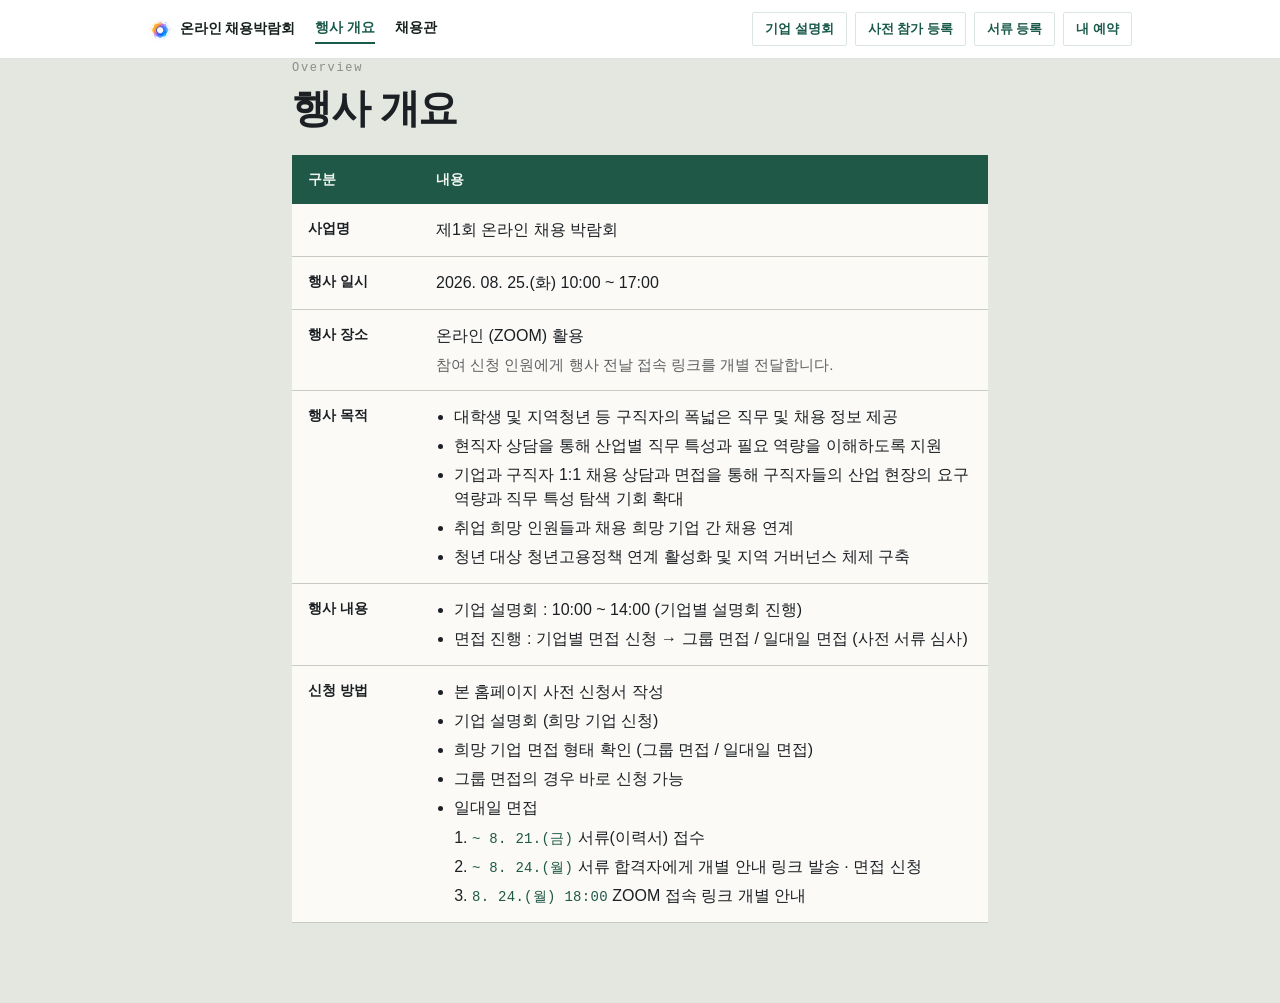
==== src/main/resources/static/about.html @ 63be1d74 "홈페이지 구성안대로 상단 메뉴와 페이지 셋을 세운다 구성안(제1회 온라인 채용 박람회)이 요구하는 뼈대를 맞춘다. 메뉴는 모든 페이지에 같은 줄이 서고, 그 아래로 행사 개요 · " ====
<!doctype html>
<html lang="ko">
<head>
<meta charset="utf-8">
<meta name="viewport" content="width=device-width, initial-scale=1">
<title>행사 개요 · 온라인 채용박람회</title>
<meta name="description" content="제1회 온라인 채용박람회 행사 개요 — 2026년 8월 25일(화) 10:00~17:00, ZOOM으로 진행. 대학생·졸업생 대상, 참가비 무료.">
<link rel="icon" href="favicon.svg" type="image/svg+xml">
<link rel="stylesheet" href="nav.css">
<link rel="stylesheet" href="app.css">
<style>
/* 구성안의 '구분 / 내용' 표. 값이 여러 줄인 칸이 많아 표를 두 열로만 두고
   내용은 왼쪽 정렬한다 — 가운데로 모으면 항목이 길어질수록 읽는 눈이 흔들린다. */
.spec { width: 100%; border-collapse: collapse; margin: 1.5rem 0 0; }
.spec th, .spec td { border-bottom: 1px solid var(--rail); padding: .875rem 1rem; text-align: left; vertical-align: top; }
.spec thead th { background: var(--pine); color: var(--on-pine); border-bottom: 0; font-size: .875rem; }
.spec tbody th { width: 8rem; font-size: .875rem; font-weight: 800; white-space: nowrap; background: var(--paper); }
.spec td { background: var(--paper); }
.spec ul { margin: 0; padding-left: 1.125rem; }
.spec li { margin: 0 0 .3125rem; }
.spec li:last-child { margin-bottom: 0; }
.spec .sub { display: block; margin-top: .375rem; color: var(--ink-70); font-size: .9375rem; }

@media (max-width: 34rem) {
	.spec tbody th, .spec td { display: block; width: auto; }
	.spec tbody th { border-bottom: 0; padding-bottom: 0; }
}

.flow { margin: .375rem 0 0; padding-left: 1.125rem; }
.flow li { margin: 0 0 .3125rem; }
.flow .when { font-family: var(--mono); font-size: .875rem; color: var(--pine); }
</style>
</head>
<body>
<header id="sitenav"></header>
<div class="wrap">

	<p class="eyebrow">Overview</p>
	<h1>행사 개요</h1>

	<table class="spec">
		<thead>
			<tr><th scope="col">구분</th><th scope="col">내용</th></tr>
		</thead>
		<tbody>
			<tr>
				<th scope="row">사업명</th>
				<td>제1회 온라인 채용 박람회</td>
			</tr>
			<tr>
				<th scope="row">행사 일시</th>
				<td>2026. 08. 25.(화) 10:00 ~ 17:00</td>
			</tr>
			<tr>
				<th scope="row">행사 장소</th>
				<td>온라인 (ZOOM) 활용
					<span class="sub">참여 신청 인원에게 행사 전날 접속 링크를 개별 전달합니다.</span></td>
			</tr>
			<tr>
				<th scope="row">행사 목적</th>
				<td>
					<ul>
						<li>대학생 및 지역청년 등 구직자의 폭넓은 직무 및 채용 정보 제공</li>
						<li>현직자 상담을 통해 산업별 직무 특성과 필요 역량을 이해하도록 지원</li>
						<li>기업과 구직자 1:1 채용 상담과 면접을 통해 구직자들의 산업 현장의 요구 역량과 직무 특성 탐색 기회 확대</li>
						<li>취업 희망 인원들과 채용 희망 기업 간 채용 연계</li>
						<li>청년 대상 청년고용정책 연계 활성화 및 지역 거버넌스 체제 구축</li>
					</ul>
				</td>
			</tr>
			<tr>
				<th scope="row">행사 내용</th>
				<td>
					<ul>
						<li>기업 설명회 : 10:00 ~ 14:00 (기업별 설명회 진행)</li>
						<li>면접 진행 : 기업별 면접 신청 → 그룹 면접 / 일대일 면접 (사전 서류 심사)</li>
					</ul>
				</td>
			</tr>
			<tr>
				<th scope="row">신청 방법</th>
				<td>
					<ul>
						<li>본 홈페이지 사전 신청서 작성</li>
						<li>기업 설명회 (희망 기업 신청)</li>
						<li>희망 기업 면접 형태 확인 (그룹 면접 / 일대일 면접)</li>
						<li>그룹 면접의 경우 바로 신청 가능</li>
						<li>일대일 면접
							<!-- 날짜는 배포된 포스터를 따른다. 인쇄물이 이미 학생 손에 있으므로
							     화면이 다른 날짜를 말하면 어느 쪽을 믿어야 할지 알 수 없다. -->
							<ol class="flow">
								<li><span class="when">~ 8. 21.(금)</span> 서류(이력서) 접수</li>
								<li><span class="when">~ 8. 24.(월)</span> 서류 합격자에게 개별 안내 링크 발송 · 면접 신청</li>
								<li><span class="when">8. 24.(월) 18:00</span> ZOOM 접속 링크 개별 안내</li>
							</ol>
						</li>
					</ul>
				</td>
			</tr>
		</tbody>
	</table>

</div>

<script src="app.js"></script>
<script>
renderNav('about');
</script>
</body>
</html>
---- src/main/resources/static/nav.css ----
/* 모든 공개 페이지가 함께 쓰는 상단 메뉴.
 *
 * app.css가 아니라 따로 두는 이유: 안내 페이지(index.html)는 포스터 정체성 때문에 자기
 * 토큰과 색을 따로 갖고 있어서 app.css를 통째로 물려받으면 배경·글꼴이 어긋난다.
 * 메뉴만 떼어 놓으면 그 한 페이지도 같은 줄을 쓸 수 있다.
 *
 * 마크업은 app.js의 renderNav가 만든다 — 여섯 페이지에 같은 줄을 복사해 두면
 * 메뉴 하나 바꿀 때마다 여섯 곳을 고쳐야 하고, 언젠가 한 곳을 빠뜨린다.
 */

.sitenav {
	background: #FFFFFF;
	border-bottom: 1px solid #DCE6E1;
	font-family: -apple-system, BlinkMacSystemFont, Pretendard, "Apple SD Gothic Neo",
		"Malgun Gothic", "Noto Sans KR", sans-serif;
}

.sitenav-in {
	max-width: 64rem;
	margin: 0 auto;
	padding: .75rem 1.25rem;
	display: flex;
	align-items: center;
	gap: .75rem 1.25rem;
	flex-wrap: wrap;
}

.sitenav-home {
	display: flex;
	align-items: center;
	gap: .5rem;
	text-decoration: none;
	color: #16201C;
	font-weight: 800;
	font-size: .875rem;
	letter-spacing: -.01em;
	white-space: nowrap;
}
.sitenav-home img { width: 1.5rem; height: 1.5rem; }

.sitenav-links { display: flex; align-items: center; gap: 1.25rem; flex-wrap: wrap; }

.sitenav-links a {
	text-decoration: none;
	color: #16201C;
	font-size: .875rem;
	font-weight: 700;
	white-space: nowrap;
	padding: .25rem 0;
	border-bottom: 2px solid transparent;
}
.sitenav-links a:hover { border-color: #2A7A66; }
.sitenav-links a[aria-current] { color: #1A5A4A; border-color: #1A5A4A; }

/* 신청으로 이어지는 셋은 테두리를 둘러 구분한다 — 구성안이 그렇게 나눠 두었고,
   읽기만 하는 메뉴와 무언가를 내는 메뉴는 성격이 다르다. */
.sitenav-acts { display: flex; align-items: center; gap: .5rem; flex-wrap: wrap; margin-left: auto; }

.sitenav-acts a {
	text-decoration: none;
	font-size: .8125rem;
	font-weight: 700;
	white-space: nowrap;
	padding: .375rem .75rem;
	border: 1px solid #DCE6E1;
	border-radius: 2px;
	color: #1A5A4A;
}
.sitenav-acts a:hover { border-color: #2A7A66; background: #E9F3EF; }
.sitenav-acts a[aria-current] { background: #1A5A4A; border-color: #1A5A4A; color: #FFFFFF; }

/* 내 예약은 신청이 아니라 확인이다. 셋과 같은 무게로 두면 처음 온 사람이 여기부터 누른다. */
.sitenav-mine { font-size: .8125rem; color: #66746E; text-decoration: none; white-space: nowrap; }
.sitenav-mine:hover { color: #1A5A4A; }

@media (max-width: 46rem) {
	.sitenav-in { gap: .5rem .875rem; padding: .625rem 1.25rem; }
	.sitenav-acts { margin-left: 0; width: 100%; }
	.sitenav-links { gap: .875rem; }
}
---- src/main/resources/static/app.css ----
/* coach2 — 취업박람회 부스 예약
 *
 * 시그니처는 '시간 레일'이다. 하루를 세로 눈금으로 그리고, 예약 가능한 시간은
 * 채워진 블록으로, 마감된 시간은 빈 칸으로 남긴다. 남은 자리가 줄어드는 것이
 * 장식이 아니라 실제 여백으로 보이게 하는 것이 목적이다.
 *
 * 한국어 시스템 세리프는 기기마다 렌더링이 들쭉날쭉해서 디스플레이 세리프를 쓰지 않는다.
 * 대신 시각 눈금을 모노스페이스 tabular로 잡아 계기(計器)의 성격을 만들고,
 * 본문은 시스템 한글 산세리프의 굵은 웨이트로 밀도를 준다. 웹폰트 다운로드는 없다.
 */

:root {
	--ink: #1C2024;
	--ink-70: rgba(28, 32, 36, .70);
	--ink-45: rgba(28, 32, 36, .45);
	--ink-25: rgba(28, 32, 36, .25);
	--field: #E4E7DF;
	--paper: #FBFAF7;
	--rail: #C7CBC1;
	--pine: #1F5847;
	--pine-deep: #163F33;
	--on-pine: #F1F5F0;
	--brick: #8C3A2B;

	--mono: ui-monospace, "SF Mono", Menlo, Consolas, "Cascadia Mono", monospace;
	--sans: -apple-system, BlinkMacSystemFont, "Apple SD Gothic Neo", Pretendard,
		"Malgun Gothic", "Noto Sans KR", sans-serif;

	--gutter: 3.25rem;
}

*, *::before, *::after { box-sizing: border-box; }

body {
	margin: 0;
	background: var(--field);
	color: var(--ink);
	font-family: var(--sans);
	font-size: 16px;
	line-height: 1.5;
	-webkit-text-size-adjust: 100%;
}

:focus-visible {
	outline: 2px solid var(--pine);
	outline-offset: 2px;
}

@media (prefers-reduced-motion: reduce) {
	*, *::before, *::after { animation: none !important; transition: none !important; }
}

.wrap {
	max-width: 46rem;
	margin: 0 auto;
	padding: 0 1.25rem 5rem;
}

/* ── 상단 바 ───────────────────────────────────────────── */

.topbar {
	display: flex;
	align-items: baseline;
	gap: 1rem;
	padding: 1.25rem 0 1.75rem;
	border-bottom: 1px solid var(--rail);
	margin-bottom: 2rem;
}

.mark {
	font-size: .8125rem;
	font-weight: 700;
	letter-spacing: .16em;
	margin: 0;
}

.topbar nav {
	margin-left: auto;
	display: flex;
	gap: 1rem;
	font-size: .875rem;
}

.topbar a { color: var(--ink-70); text-decoration: none; }
.topbar a:hover, .topbar a[aria-current] { color: var(--ink); text-decoration: underline; }

/* ── 제목 / 라벨 ───────────────────────────────────────── */

.eyebrow {
	font-family: var(--mono);
	font-size: .75rem;
	letter-spacing: .14em;
	color: var(--ink-45);
	margin: 0 0 .5rem;
}

h1 {
	font-size: clamp(1.75rem, 7vw, 2.5rem);
	font-weight: 800;
	letter-spacing: -.03em;
	line-height: 1.15;
	margin: 0 0 .5rem;
}

h2 {
	font-size: 1.0625rem;
	font-weight: 700;
	letter-spacing: -.01em;
	margin: 2.5rem 0 .875rem;
}

.lede { color: var(--ink-70); margin: 0 0 2rem; max-width: 34rem; }

/* ── 부스 선택 ─────────────────────────────────────────── */

.booth-grid {
	display: grid;
	grid-template-columns: repeat(auto-fill, minmax(13rem, 1fr));
	gap: .75rem;
	list-style: none;
	padding: 0;
	margin: 0;
}

.booth-card {
	display: block;
	width: 100%;
	text-align: left;
	background: var(--paper);
	border: 1px solid var(--rail);
	border-radius: 2px;
	padding: 1rem;
	font: inherit;
	color: inherit;
	cursor: pointer;
	transition: border-color .12s, box-shadow .12s;
}

.booth-card:hover { border-color: var(--ink-45); }

.booth-card[aria-pressed="true"] {
	border-color: var(--pine);
	box-shadow: inset 0 0 0 1px var(--pine);
}

.booth-company { font-weight: 700; letter-spacing: -.01em; }
.booth-note { font-size: .8125rem; color: var(--ink-70); margin-top: .125rem; }

.booth-meta {
	font-family: var(--mono);
	font-size: .75rem;
	color: var(--ink-45);
	margin-top: .625rem;
	letter-spacing: .02em;
}

/* 이미 잡은 부스. 카드를 죽이지 않고 표시만 바꾼다 — 눌러서 자기 예약을 확인할 수 있어야 한다. */
.booth-meta--booked { color: var(--pine); font-weight: 700; }

/* ── 날짜 이동 (관리자) ────────────────────────────────── */

.datebar {
	display: flex;
	align-items: center;
	gap: .75rem;
	margin: 2.5rem 0 0;
	padding-bottom: .75rem;
}

.datebar h2 { margin: 0; font-size: 1.25rem; letter-spacing: -.02em; }

.step {
	width: 2.25rem;
	height: 2.25rem;
	flex: none;
	background: transparent;
	border: 1px solid var(--rail);
	border-radius: 2px;
	color: var(--ink);
	font-size: 1rem;
	line-height: 1;
	cursor: pointer;
}
.step:hover:not(:disabled) { border-color: var(--ink-45); }
.step:disabled { opacity: .35; cursor: default; }
.datebar .step:last-of-type { margin-left: auto; }

/* ── 시간 레일 (시그니처) ──────────────────────────────── */

.rail {
	list-style: none;
	margin: 0;
	padding: 0;
	border-top: 1px solid var(--ink-25);
}

.band {
	display: grid;
	grid-template-columns: var(--gutter) 1fr;
	align-items: stretch;
	min-height: 3.5rem;
	border-bottom: 1px solid var(--rail);
}

/* 시각 눈금 — 밴드 상단 괘선에 맞춰 위쪽 정렬. 자 눈금처럼 읽히게 한다. */
.band .hour {
	font-family: var(--mono);
	font-size: .8125rem;
	font-variant-numeric: tabular-nums;
	color: var(--ink-45);
	padding: .5rem .75rem 0 0;
	text-align: right;
	letter-spacing: .02em;
}

.slot {
	display: flex;
	align-items: center;
	gap: .75rem;
	width: 100%;
	margin: .375rem 0;
	padding: .75rem 1rem;
	border: 0;
	border-radius: 2px;
	background: var(--pine);
	color: var(--on-pine);
	font: inherit;
	font-weight: 600;
	letter-spacing: -.01em;
	text-align: left;
	cursor: pointer;
	transition: background .12s, transform .12s;
}

.slot:hover { background: var(--pine-deep); }
.slot:active { transform: translateY(1px); }

.slot .t { font-family: var(--mono); font-variant-numeric: tabular-nums; }
.slot .dur { margin-left: auto; font-family: var(--mono); font-size: .75rem; opacity: .7; }

/* 마감·지난 시간은 채우지 않는다. 빈 칸 자체가 정보다. */
.band--gone {
	display: grid;
	grid-template-columns: var(--gutter) 1fr;
	align-items: center;
}

.gone {
	display: flex;
	align-items: center;
	gap: .75rem;
	padding: .75rem 0;
	color: var(--ink-25);
	font-size: .875rem;
}

.gone .t {
	font-family: var(--mono);
	font-variant-numeric: tabular-nums;
	text-decoration: line-through;
	text-decoration-thickness: 1px;
}

/* ── 담당자 화면: 예약된 칸 ────────────────────────────── */

/* 방문자 화면과 색의 의미가 뒤집힌다. 거기선 '채워짐 = 예약 가능'이지만
   담당자에게는 '채워짐 = 사람이 온다'가 자연스럽다. 그래서 버튼이 아니라
   카드로 그려 누를 수 있는 것처럼 보이지 않게 한다. */
.booked {
	display: flex;
	align-items: baseline;
	gap: .75rem;
	flex-wrap: wrap;
	margin: .375rem 0;
	padding: .75rem 1rem;
	border-radius: 2px;
	background: var(--pine);
	color: var(--on-pine);
}

.booked--done { background: var(--ink-25); }

.booked-time {
	font-family: var(--mono);
	font-variant-numeric: tabular-nums;
	font-weight: 600;
}

.booked-who { font-weight: 700; letter-spacing: -.01em; }

.booked-tel {
	margin-left: auto;
	font-family: var(--mono);
	font-size: .8125rem;
	color: inherit;
	opacity: .85;
}

/* ── 담당자 링크 (관리자) ──────────────────────────────── */

.staff-link {
	display: flex;
	align-items: center;
	gap: .5rem;
	margin-top: .375rem;
}

.staff-link input {
	font-family: var(--mono);
	font-size: .75rem;
	padding: .3125rem .5rem;
	background: var(--field);
}

/* ── 상태 메시지 ───────────────────────────────────────── */

.empty {
	padding: 2.5rem 0;
	color: var(--ink-45);
	font-size: .9375rem;
}

.error {
	border-left: 3px solid var(--brick);
	background: var(--paper);
	padding: .75rem 1rem;
	margin: 1rem 0;
	font-size: .9375rem;
}

/* ── 예약 시트 ─────────────────────────────────────────── */

dialog {
	width: min(26rem, calc(100vw - 2rem));
	border: 1px solid var(--ink-25);
	border-radius: 2px;
	background: var(--paper);
	color: var(--ink);
	padding: 1.5rem;
}

dialog::backdrop { background: rgba(28, 32, 36, .45); }

dialog h2 { margin: 0 0 .25rem; font-size: 1.25rem; letter-spacing: -.02em; }

.when {
	font-family: var(--mono);
	font-size: .875rem;
	color: var(--ink-70);
	margin: 0 0 1.25rem;
	letter-spacing: .02em;
}

label { display: block; margin-bottom: 1rem; }
label span { display: block; font-size: .8125rem; font-weight: 600; margin-bottom: .375rem; }

input, select {
	width: 100%;
	padding: .625rem .75rem;
	border: 1px solid var(--rail);
	border-radius: 2px;
	background: #fff;
	color: var(--ink);
	font: inherit;
}
input:focus, select:focus { border-color: var(--pine); }

.actions { display: flex; gap: .625rem; margin-top: 1.5rem; }

.btn {
	flex: 1;
	padding: .75rem 1rem;
	border: 1px solid var(--pine);
	border-radius: 2px;
	background: var(--pine);
	color: var(--on-pine);
	font: inherit;
	font-weight: 700;
	cursor: pointer;
}
.btn:hover { background: var(--pine-deep); }
.btn[disabled] { opacity: .5; cursor: default; }

.btn--ghost { background: transparent; color: var(--ink-70); border-color: var(--rail); }
.btn--ghost:hover { background: transparent; border-color: var(--ink-45); color: var(--ink); }

.btn--danger { background: transparent; color: var(--brick); border-color: var(--brick); }
.btn--danger:hover { background: var(--brick); color: var(--paper); }

/* ── 예약 표 (내 예약 / 관리자) ────────────────────────── */

.stub {
	display: grid;
	grid-template-columns: auto 1fr;
	gap: 0 1.25rem;
	background: var(--paper);
	border: 1px solid var(--rail);
	border-left: 3px solid var(--pine);
	border-radius: 2px;
	padding: 1rem 1.25rem;
	margin-bottom: .75rem;
}

.stub--off { border-left-color: var(--ink-25); opacity: .6; }

.stub-time {
	font-family: var(--mono);
	font-size: 1.125rem;
	font-variant-numeric: tabular-nums;
	letter-spacing: -.01em;
	align-self: center;
}

.stub-body { min-width: 0; }
.stub-who { font-weight: 700; letter-spacing: -.01em; }
.stub-meta { font-size: .8125rem; color: var(--ink-70); margin-top: .125rem; }
.stub-actions { grid-column: 1 / -1; margin-top: .875rem; }
.stub-actions .btn { flex: none; padding: .5rem .875rem; font-size: .875rem; }

/* 확인 번호는 잃어버리면 예약에 다시 접근할 수 없다. 표(票)처럼 눈에 띄게 다룬다. */
.ticket {
	background: var(--paper);
	border: 1px dashed var(--ink-45);
	border-radius: 2px;
	padding: 1.25rem;
	margin: 1.25rem 0;
}

/* ── 관리자 ────────────────────────────────────────────── */

.gate { max-width: 24rem; margin: 4rem auto; }

/* 표가 좁은 화면을 밀어내지 않게 자기 안에서 스크롤시킨다. .num이 nowrap이라
   운영진이 휴대폰으로 현황을 볼 때 페이지 전체가 가로로 밀린다. */
.admin-wrap { overflow-x: auto; }

.admin-table { width: 100%; border-collapse: collapse; font-size: .875rem; }
.admin-table th {
	text-align: left;
	font-family: var(--mono);
	font-size: .6875rem;
	letter-spacing: .12em;
	color: var(--ink-45);
	font-weight: 400;
	padding: 0 .75rem .5rem 0;
	border-bottom: 1px solid var(--ink-25);
}
.admin-table td { padding: .75rem .75rem .75rem 0; border-bottom: 1px solid var(--rail); vertical-align: top; }
.admin-table .num { font-family: var(--mono); font-variant-numeric: tabular-nums; white-space: nowrap; }

.row { display: grid; grid-template-columns: 1fr 1fr; gap: .75rem; }

@media (max-width: 30rem) {
	.row { grid-template-columns: 1fr; }
	:root { --gutter: 2.5rem; }
	.admin-table { font-size: .8125rem; }
}
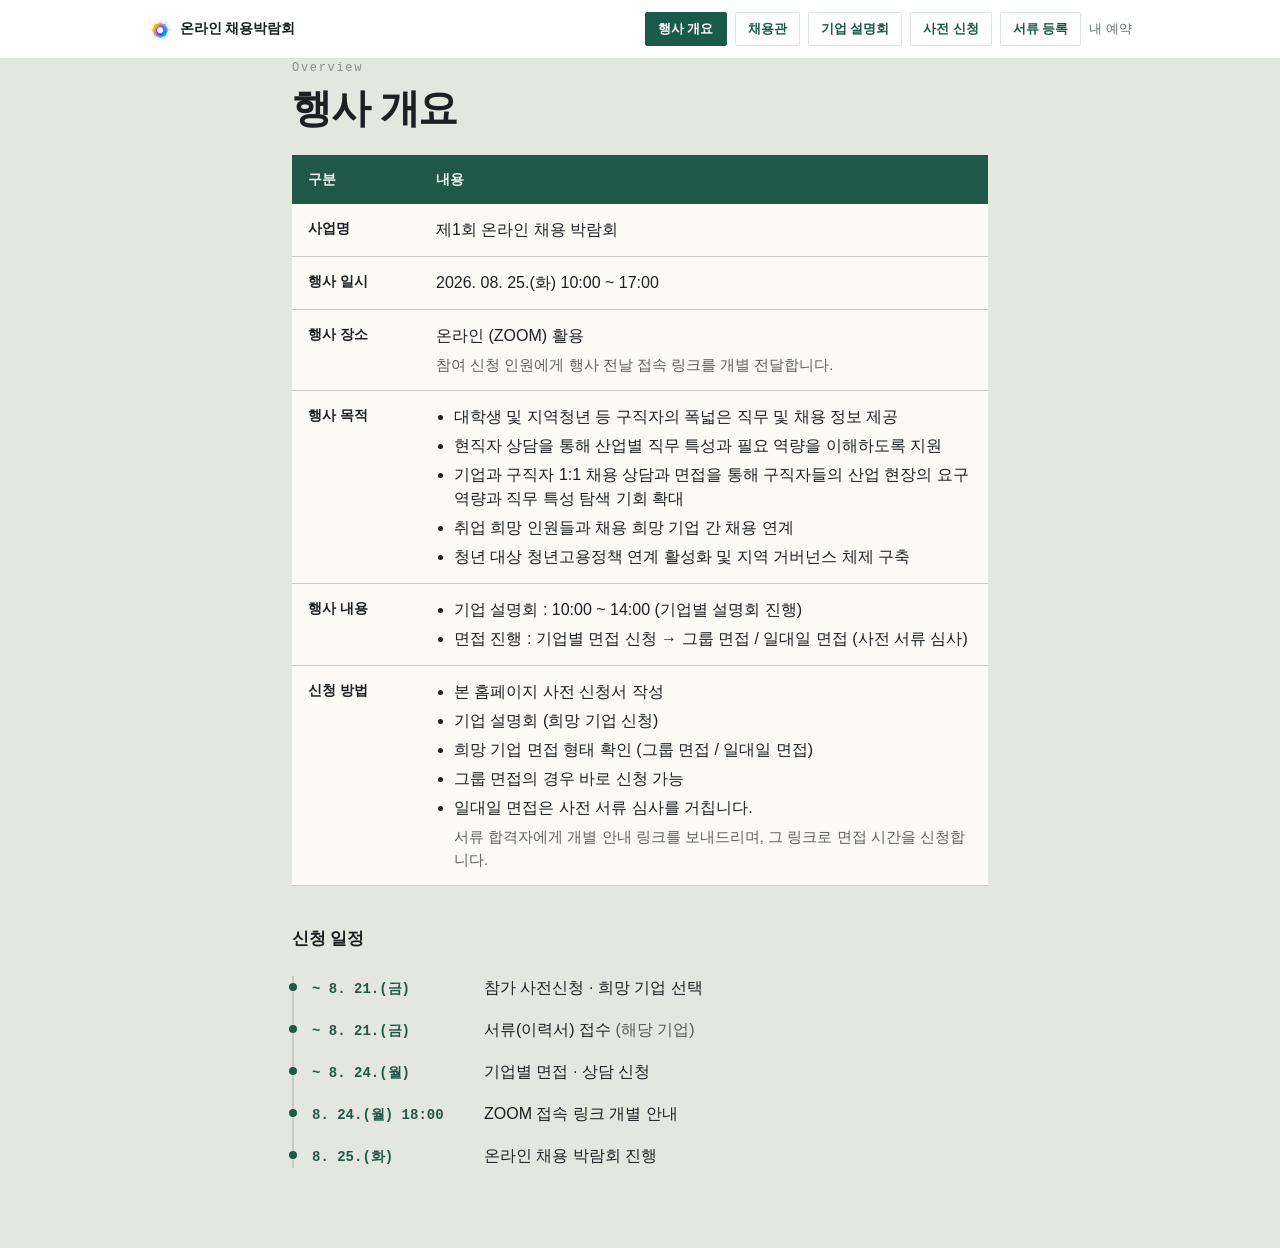
==== commit 4b9c3960: "사전 신청을 메뉴에 넣고 신청 일정을 행사 개요 아래에 세운다 ■ 사전 신청 기능 요구사항의 상단바 다섯 항목 중 하나가 빠져 있었다. book.html을 가리킨다 — 요구사항의 " ====
--- a/src/main/resources/static/about.html
+++ b/src/main/resources/static/about.html
@@ -26,9 +26,47 @@
 	.spec tbody th { border-bottom: 0; padding-bottom: 0; }
 }
 
-.flow { margin: .375rem 0 0; padding-left: 1.125rem; }
-.flow li { margin: 0 0 .3125rem; }
-.flow .when { font-family: var(--mono); font-size: .875rem; color: var(--pine); }
+/* 신청 일정. 포스터 아래쪽에 있던 표를 여기로 옮겼다 — 인쇄물 이미지에서는 잘라냈고,
+   기능 요구사항이 이 페이지에서 다루라고 적어 두었다.
+   왼쪽 세로줄과 점은 포스터의 조형 그대로다. 같은 인쇄물에서 온 화면으로 읽혀야 한다. */
+.steps {
+	list-style: none;
+	margin: 1.5rem 0 0;
+	padding: 0 0 0 1.125rem;
+	border-left: 2px solid var(--rail);
+}
+.steps li { position: relative; display: grid; gap: .125rem 1.25rem; padding: 0 0 1.125rem; }
+.steps li:last-child { padding-bottom: 0; }
+
+/* 세로줄 위에 점을 올린다: 줄 안쪽 여백 1.125rem + 테두리 절반 1px + 점 반지름 4px. */
+.steps li::before {
+	content: "";
+	position: absolute;
+	left: -1.4375rem;
+	top: .4375rem;
+	width: .5rem;
+	height: .5rem;
+	border-radius: 50%;
+	background: var(--pine);
+}
+
+/* 날짜는 등폭이다. 자릿수가 흔들리면 다섯 줄이 사다리처럼 어긋나 보인다.
+   클래스 이름이 .when이면 안 된다 — app.css의 .when이 아래 여백 1.25rem을 갖고 있어서,
+   여기서는 그리드 아이템이라 그 여백이 살아나 줄 높이가 21px에서 41px로 부푼다. */
+.steps .day {
+	font-family: var(--mono);
+	font-variant-numeric: tabular-nums;
+	font-size: .875rem;
+	font-weight: 700;
+	color: var(--pine);
+	white-space: nowrap;
+}
+.steps .sub { color: var(--ink-70); }
+
+/* 날짜 열을 따로 세우는 것은 폭이 남을 때만이다. 좁은 화면에서는 날짜를 윗줄에 둔다. */
+@media (min-width: 34rem) {
+	.steps li { grid-template-columns: 9.5rem 1fr; align-items: baseline; }
+}
 </style>
 </head>
 <body>
@@ -85,20 +123,26 @@
 						<li>기업 설명회 (희망 기업 신청)</li>
 						<li>희망 기업 면접 형태 확인 (그룹 면접 / 일대일 면접)</li>
 						<li>그룹 면접의 경우 바로 신청 가능</li>
-						<li>일대일 면접
-							<!-- 날짜는 배포된 포스터를 따른다. 인쇄물이 이미 학생 손에 있으므로
-							     화면이 다른 날짜를 말하면 어느 쪽을 믿어야 할지 알 수 없다. -->
-							<ol class="flow">
-								<li><span class="when">~ 8. 21.(금)</span> 서류(이력서) 접수</li>
-								<li><span class="when">~ 8. 24.(월)</span> 서류 합격자에게 개별 안내 링크 발송 · 면접 신청</li>
-								<li><span class="when">8. 24.(월) 18:00</span> ZOOM 접속 링크 개별 안내</li>
-							</ol>
-						</li>
+						<!-- 날짜는 여기 적지 않는다. 아래 '신청 일정'이 다섯 줄을 한 번에 보여주므로
+						     여기에 세 줄을 또 적으면 같은 날짜를 두 곳에서 고쳐야 한다. -->
+						<li>일대일 면접은 사전 서류 심사를 거칩니다.
+							<span class="sub">서류 합격자에게 개별 안내 링크를 보내드리며, 그 링크로 면접 시간을 신청합니다.</span></li>
 					</ul>
 				</td>
 			</tr>
 		</tbody>
 	</table>
+
+	<!-- 날짜는 배포된 포스터를 그대로 따른다. 인쇄물이 이미 학생 손에 있으므로
+	     화면이 다른 날짜를 말하면 어느 쪽을 믿어야 할지 알 수 없다. -->
+	<h2>신청 일정</h2>
+	<ol class="steps">
+		<li><span class="day">~ 8. 21.(금)</span><span>참가 사전신청 · 희망 기업 선택</span></li>
+		<li><span class="day">~ 8. 21.(금)</span><span>서류(이력서) 접수 <span class="sub">(해당 기업)</span></span></li>
+		<li><span class="day">~ 8. 24.(월)</span><span>기업별 면접 · 상담 신청</span></li>
+		<li><span class="day">8. 24.(월) 18:00</span><span>ZOOM 접속 링크 개별 안내</span></li>
+		<li><span class="day">8. 25.(화)</span><span>온라인 채용 박람회 진행</span></li>
+	</ol>
 
 </div>
 
--- a/src/main/resources/static/nav.css
+++ b/src/main/resources/static/nav.css
@@ -38,25 +38,12 @@
 }
 .sitenav-home img { width: 1.5rem; height: 1.5rem; }
 
-.sitenav-links { display: flex; align-items: center; gap: 1.25rem; flex-wrap: wrap; }
+/* 메뉴는 전부 같은 상자다. 읽기만 하는 메뉴와 신청 메뉴를 왼쪽·오른쪽에 다른 모양으로
+   나눠 두었더니 상단바가 두 벌처럼 보였다 — 무엇을 하는 메뉴인지는 글자가 말한다. */
+.sitenav-links { display: flex; align-items: center; gap: .5rem; flex-wrap: wrap; margin-left: auto; }
 
-.sitenav-links a {
-	text-decoration: none;
-	color: #16201C;
-	font-size: .875rem;
-	font-weight: 700;
-	white-space: nowrap;
-	padding: .25rem 0;
-	border-bottom: 2px solid transparent;
-}
-.sitenav-links a:hover { border-color: #2A7A66; }
-.sitenav-links a[aria-current] { color: #1A5A4A; border-color: #1A5A4A; }
-
-/* 신청으로 이어지는 셋은 테두리를 둘러 구분한다 — 구성안이 그렇게 나눠 두었고,
-   읽기만 하는 메뉴와 무언가를 내는 메뉴는 성격이 다르다. */
-.sitenav-acts { display: flex; align-items: center; gap: .5rem; flex-wrap: wrap; margin-left: auto; }
-
-.sitenav-acts a {
+/* 내 예약만 이 상자에서 뺀다(아래 참고). :not이 없으면 이 규칙이 더 구체적이라 이긴다. */
+.sitenav-links a:not(.sitenav-mine) {
 	text-decoration: none;
 	font-size: .8125rem;
 	font-weight: 700;
@@ -66,15 +53,15 @@
 	border-radius: 2px;
 	color: #1A5A4A;
 }
-.sitenav-acts a:hover { border-color: #2A7A66; background: #E9F3EF; }
-.sitenav-acts a[aria-current] { background: #1A5A4A; border-color: #1A5A4A; color: #FFFFFF; }
+.sitenav-links a:not(.sitenav-mine):hover { border-color: #2A7A66; background: #E9F3EF; }
+.sitenav-links a:not(.sitenav-mine)[aria-current] { background: #1A5A4A; border-color: #1A5A4A; color: #FFFFFF; }
 
-/* 내 예약은 신청이 아니라 확인이다. 셋과 같은 무게로 두면 처음 온 사람이 여기부터 누른다. */
+/* 내 예약은 신청이 아니라 확인이다. 다른 메뉴와 같은 무게로 두면 처음 온 사람이 여기부터 누른다. */
 .sitenav-mine { font-size: .8125rem; color: #66746E; text-decoration: none; white-space: nowrap; }
 .sitenav-mine:hover { color: #1A5A4A; }
 
 @media (max-width: 46rem) {
 	.sitenav-in { gap: .5rem .875rem; padding: .625rem 1.25rem; }
-	.sitenav-acts { margin-left: 0; width: 100%; }
-	.sitenav-links { gap: .875rem; }
+	/* 로고 옆에 다섯을 붙일 수 없다. 한 줄을 통째로 내주고 왼쪽부터 채운다. */
+	.sitenav-links { margin-left: 0; width: 100%; }
 }
